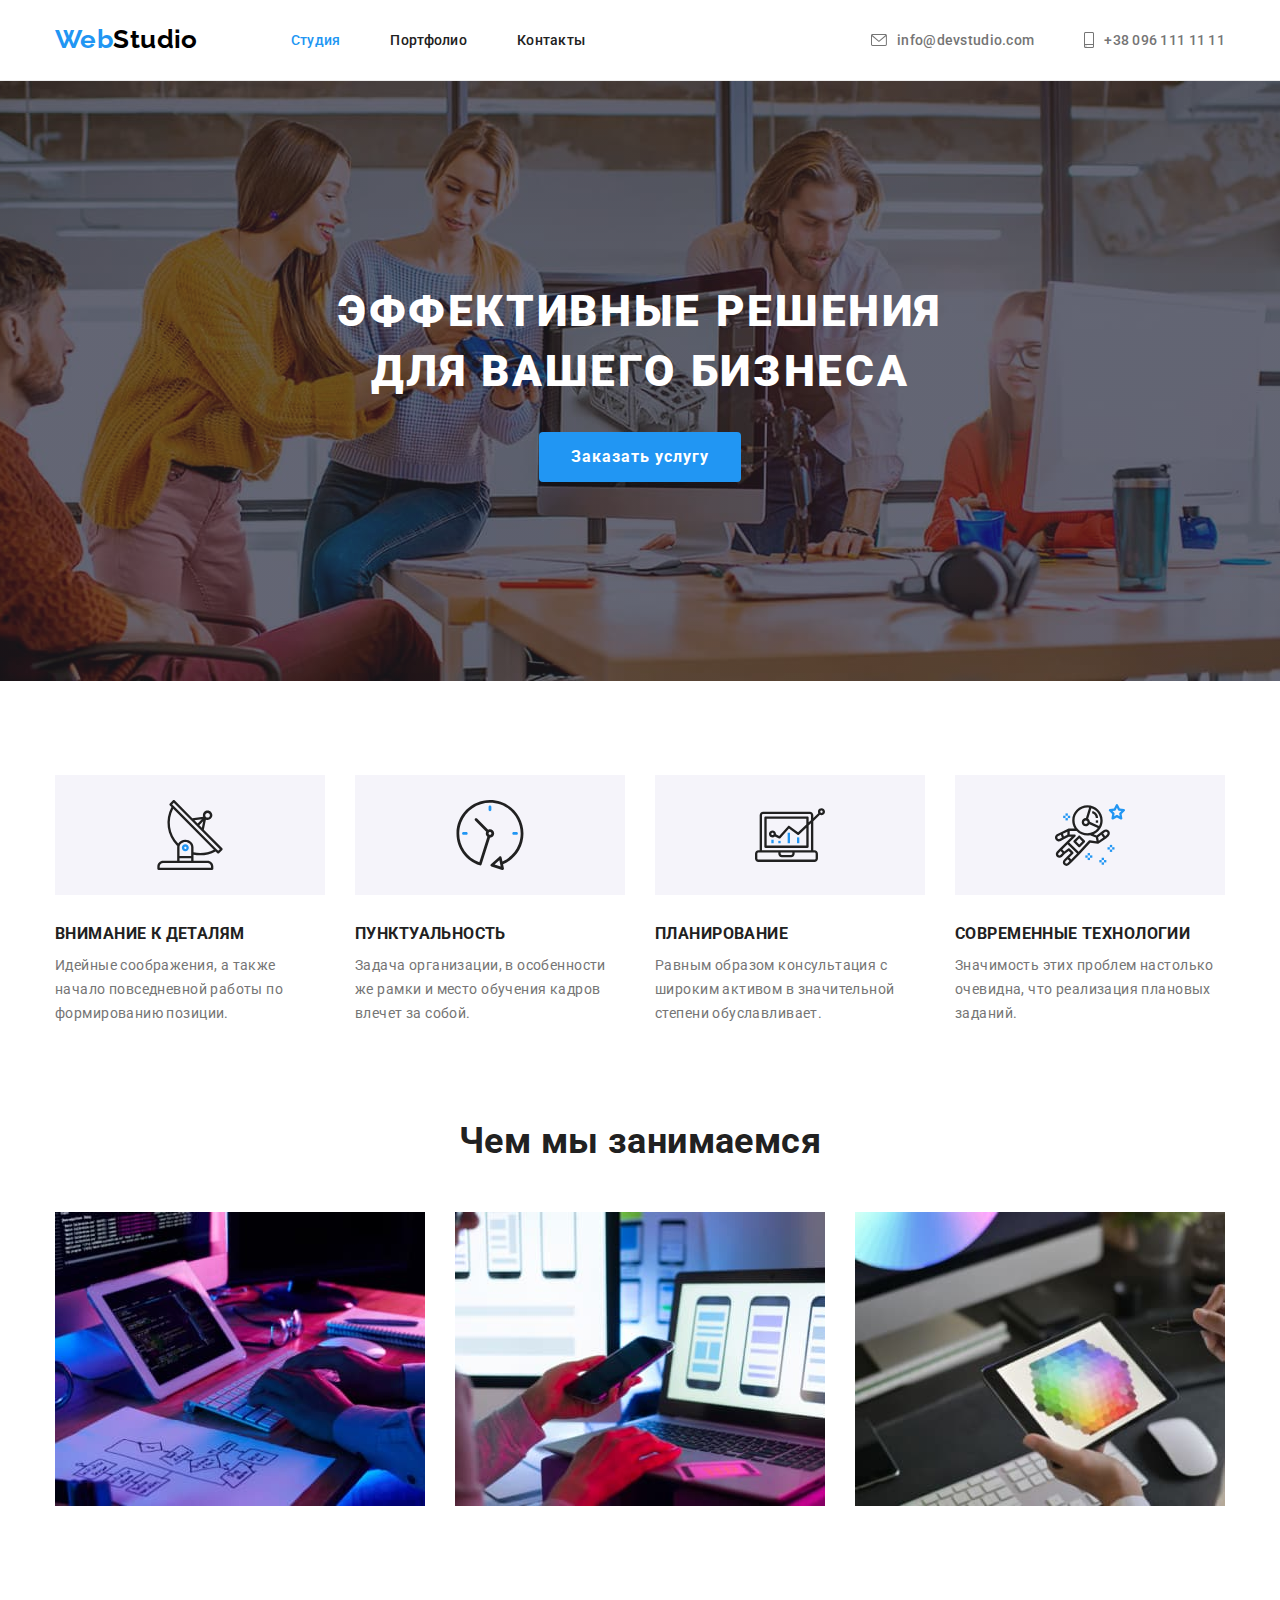
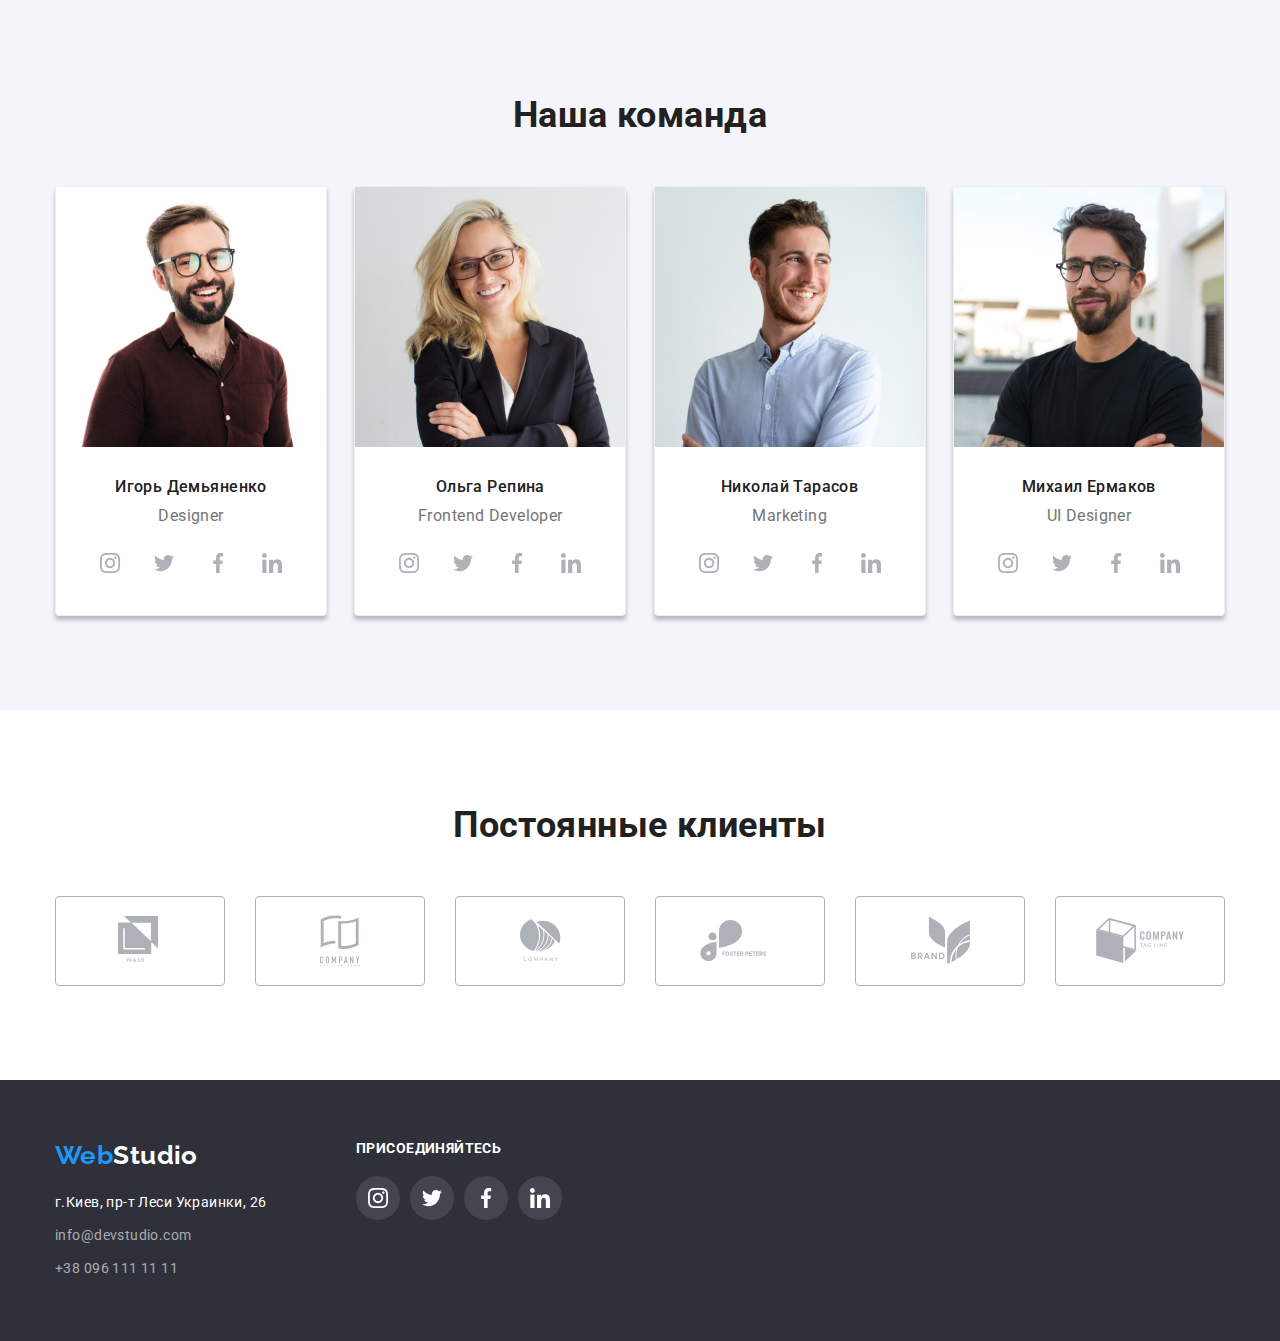
==== index.html @ 1120d0de "Клонирует" ====
<!DOCTYPE html>
<html lang="ru">
  <head>
    <meta charset="UTF-8" />
    <meta name="description" content="Главная" />
    <link rel="shortcut icon" href="./image/favicon.ico" type="image/x-icon" />
    <title>Главная</title>
    <link rel="preconnect" href="https://fonts.gstatic.com" />
    <link
      rel="stylesheet"
      href="https://fonts.googleapis.com/css2?family=Raleway:wght@700&family=Roboto:wght@400;500;700;900&display=swap"
    />
    <link
      rel="stylesheet"
      href="https://cdnjs.cloudflare.com/ajax/libs/modern-normalize/1.0.0/modern-normalize.min.css"
    />
    <link rel="stylesheet" href="./css/styles.css" />
  </head>
  <body>
    <!--Шапка сайта-->
    <header class="sitehead">
      <div class="container headnav">
        <nav class="logsitcont-nav">
          <a href="./index.html" class="sitehead-logo link"
            ><span class="web link">Web</span>Studio</a>
          <ul class="site-nav">
            <li class="snav-link"><a href="./index.html" class="link current">Студия</a></li>
            <li class="snav-link"><a href="./portfolio.html" class="link">Портфолио</a></li>
            <li class="snav-link"><a href="#" class="link">Контакты</a></li>
          </ul>
        </nav>
        <ul class="contact-nav">
          <li class="cnav-link">
            <a href="mailto:info@devstudio.com" class="link">
              <svg class="cnav-icon" width="16" height="12">
                <use href="./image/sprite.svg#icon-envelope"></use></svg>info@devstudio.com</a>
          </li>
          <li class="cnav-link">
            <a href="tel:+380961111111" class="link">
              <svg class="cnav-icon" width="10" height="16">
                <use href="./image/sprite.svg#icon-phone"></use></svg>+38 096 111 11 11</a>
          </li>
        </ul>
      </div>
    </header>
    <main>
      <!--Эффективные решения-->
      <section class="solution">
        <div class="container">
          <h1 class="solution-title">Эффективные решения<br />для вашего бизнеса</h1>
          <button type="button" class="solution-button">Заказать услугу</button>
        </div>
      </section>
      <!--Наши преимущества-->
      <section class="advantages">
        <div class="container">
          <h2 hidden>Наши преимущества</h2>
          <ul class="advantages-list">
            <li class="card icon-antena">
              <h3 class="title">Внимание к деталям</h3>
              <p>
                Идейные соображения, а также начало повседневной работы по формированию позиции.
              </p>
            </li>
            <li class="card icon-clock">
              <h3 class="title">Пунктуальность</h3>
              <p>
                Задача организации, в особенности же рамки и место обучения кадров влечет за собой.
              </p>
            </li>
            <li class="card icon-diagram">
              <h3 class="title">Планирование</h3>
              <p>
                Равным образом консультация с широким активом в значительной степени обуславливает.
              </p>
            </li>
            <li class="card icon-astro">
              <h3 class="title">Современные технологии</h3>
              <p>Значимость этих проблем настолько очевидна, что реализация плановых заданий.</p>
            </li>
          </ul>
        </div>
      </section>
      <!--Чем мы занимаемся-->
      <section class="activities">
        <div class="container">
          <h2 class="activities-title">Чем мы занимаемся</h2>
          <ul class="activities-images">
            <li>
              <img
                src="./image/box1.jpg"
                alt="Набор руками на клавиатуре глядя на планшет и монитор"
                width="370"
              />
            </li>
            <li>
              <img src="./image/box2.jpg" alt="Ноутбук и телефон в руках" width="370" />
            </li>
            <li>
              <img
                src="./image/box3.jpg"
                alt="Планшет в руках, мышка, клавиатура и монитор"
                width="370"
              />
            </li>
          </ul>
        </div>
      </section>
      <!--Наша команда-->
      <section class="ourteam">
        <div class="container">
          <h2 class="ourteam-title">Наша команда</h2>
          <ul class="ourteam-list">
            <li class="team-card">
              <img
                class="ourteam-image"
                src="./image/pd.jpg"
                alt="Мужчина в очках и коричневой рубашке"
                width="270"
              />
              <div class="team-textblock">
                <h3 class="title">Игорь Демьяненко</h3>
                <p class="ourteam-profession" lang="en">Designer</p>
                <ul class="social-list">
                  <li class="social-list-item">
                    <a href="" class="social-list-link">
                      <svg class="social-list-icon" width="20" height="20">
                        <use href="./image/sprite.svg#icon-instagram"></use>
                      </svg>
                    </a>
                  </li>
                  <li class="social-list-item">
                    <a href="" class="social-list-link">
                      <svg class="social-list-icon" width="20" height="20">
                        <use href="./image/sprite.svg#icon-twitter"></use>
                      </svg>
                    </a>
                  </li>
                  <li class="social-list-item">
                    <a href="" class="social-list-link">
                      <svg class="social-list-icon" width="20" height="20">
                        <use href="./image/sprite.svg#icon-facebook"></use>
                      </svg>
                    </a>
                  </li>
                  <li class="social-list-item">
                    <a href="" class="social-list-link">
                      <svg class="social-list-icon" width="20" height="20">
                        <use href="./image/sprite.svg#icon-linkedin"></use>
                      </svg>
                    </a>
                  </li>
                </ul>
              </div>
            </li>
            <li class="team-card">
              <img
                class="ourteam-image"
                src="./image/fd.jpg"
                alt="Девушка с длинными волосами в очках и пиджаке"
                width="270"
              />
              <div class="team-textblock">
                <h3 class="title">Ольга Репина</h3>
                <p class="ourteam-profession" lang="en">Frontend Developer</p>
                <ul class="social-list">
                  <li class="social-list-item">
                    <a href="" class="social-list-link">
                      <svg class="social-list-icon" width="20" height="20">
                        <use href="./image/sprite.svg#icon-instagram"></use>
                      </svg>
                    </a>
                  </li>
                  <li class="social-list-item">
                    <a href="" class="social-list-link">
                      <svg class="social-list-icon" width="20" height="20">
                        <use href="./image/sprite.svg#icon-twitter"></use>
                      </svg>
                    </a>
                  </li>
                  <li class="social-list-item">
                    <a href="" class="social-list-link">
                      <svg class="social-list-icon" width="20" height="20">
                        <use href="./image/sprite.svg#icon-facebook"></use>
                      </svg>
                    </a>
                  </li>
                  <li class="social-list-item">
                    <a href="" class="social-list-link">
                      <svg class="social-list-icon" width="20" height="20">
                        <use href="./image/sprite.svg#icon-linkedin"></use>
                      </svg>
                    </a>
                  </li>
                </ul>
              </div>
            </li>
            <li class="team-card">
              <img
                class="ourteam-image"
                src="./image/m.jpg"
                alt="Мужчина в голубой рубашке"
                width="270"
              />
              <div class="team-textblock">
                <h3 class="title">Николай Тарасов</h3>
                <p class="ourteam-profession" lang="en">Marketing</p>
                <ul class="social-list">
                  <li class="social-list-item">
                    <a href="" class="social-list-link">
                      <svg class="social-list-icon" width="20" height="20">
                        <use href="./image/sprite.svg#icon-instagram"></use>
                      </svg>
                    </a>
                  </li>
                  <li class="social-list-item">
                    <a href="" class="social-list-link">
                      <svg class="social-list-icon" width="20" height="20">
                        <use href="./image/sprite.svg#icon-twitter"></use>
                      </svg>
                    </a>
                  </li>
                  <li class="social-list-item">
                    <a href="" class="social-list-link">
                      <svg class="social-list-icon" width="20" height="20">
                        <use href="./image/sprite.svg#icon-facebook"></use>
                      </svg>
                    </a>
                  </li>
                  <li class="social-list-item">
                    <a href="" class="social-list-link">
                      <svg class="social-list-icon" width="20" height="20">
                        <use href="./image/sprite.svg#icon-linkedin"></use>
                      </svg>
                    </a>
                  </li>
                </ul>
              </div>
            </li>
            <li class="team-card">
              <img
                class="ourteam-image"
                src="./image/uid.jpg"
                alt="Мужчина в очках и черной футболке"
                width="270"
              />
              <div class="team-textblock">
                <h3 class="title">Михаил Ермаков</h3>
                <p class="ourteam-profession" lang="en">UI Designer</p>
                <ul class="social-list">
                  <li class="social-list-item">
                    <a href="" class="social-list-link">
                      <svg class="social-list-icon" width="20" height="20">
                        <use href="./image/sprite.svg#icon-instagram"></use>
                      </svg>
                    </a>
                  </li>
                  <li class="social-list-item">
                    <a href="" class="social-list-link">
                      <svg class="social-list-icon" width="20" height="20">
                        <use href="./image/sprite.svg#icon-twitter"></use>
                      </svg>
                    </a>
                  </li>
                  <li class="social-list-item">
                    <a href="" class="social-list-link">
                      <svg class="social-list-icon" width="20" height="20">
                        <use href="./image/sprite.svg#icon-facebook"></use>
                      </svg>
                    </a>
                  </li>
                  <li class="social-list-item">
                    <a href="" class="social-list-link">
                      <svg class="social-list-icon" width="20" height="20">
                        <use href="./image/sprite.svg#icon-linkedin"></use>
                      </svg>
                    </a>
                  </li>
                </ul>
              </div>
            </li>
          </ul>
        </div>
      </section>
      <!--Постоянные клиенты-->
      <section class="regular-customers">
        <div class="container">
          <h2 class="regular-customers-title">Постоянные клиенты</h2>
          <ul class="regular-customers-list">
            <li class="regcust-item">
              <a href="" class="regcust-link">
                <svg class="regcust-icon logo1" width="44.27" height="49">
                  <use href="./image/sprite.svg#icon-logo1"></use>
                </svg>
              </a>
            </li>
            <li class="regcust-item">
              <a href="" class="regcust-link">
                <svg class="regcust-icon logo2" width="40" height="52">
                  <use href="./image/sprite.svg#icon-logo2"></use>
                </svg>
              </a>
            </li>
            <li class="regcust-item">
              <a href="" class="regcust-link">
                <svg class="regcust-icon logo3" width="41" height="42.6">
                  <use href="./image/sprite.svg#icon-logo3"></use>
                </svg>
              </a>
            </li>
            <li class="regcust-item">
              <a href="" class="regcust-link">
                <svg class="regcust-icon logo4" width="79.66" height="42.02">
                  <use href="./image/sprite.svg#icon-logo4"></use>
                </svg>
              </a>
            </li>
            <li class="regcust-item">
              <a href="" class="regcust-link">
                <svg class="regcust-icon logo5" width="59" height="47">
                  <use href="./image/sprite.svg#icon-logo5"></use>
                </svg>
              </a>
            </li>
            <li class="regcust-item">
              <a href="" class="regcust-link">
                <svg class="regcust-icon logo6" width="88.48" height="45.44">
                  <use href="./image/sprite.svg#icon-logo6"></use>
                </svg>
              </a>
            </li>
          </ul>
        </div>
      </section>
    </main>
    <!--Футер-->
    <footer class="basement">
      <div class="container base">
        <div class="basement-contacts">
          <p class="basement-logo"><span class="web">Web</span>Studio</p>
          <address>
            <ul>
              <li><p class="basement-address">г.Киев, пр-т Леси Украинки, 26</p></li>
              <li>
                <a href="mailto:info@devstudio.com" class="basement-contactmail"
                  >info@devstudio.com</a
                >
              </li>
              <li><a href="tel:+380961111111" class="basement-contacttel">+38 096 111 11 11</a></li>
            </ul>
          </address>
        </div>
        <div class="basesocial">
          <p class="connect">ПРИСОЕДИНЯЙТЕСЬ</p>
          <ul class="basesocial-list">
            <li class="basesocial-list-item">
              <a href="" class="basesocial-list-link">
                <svg class="basesocial-list-icon" width="20" height="20">
                  <use href="./image/sprite.svg#icon-instagram"></use>
                </svg>
              </a>
            </li>
            <li class="basesocial-list-item">
              <a href="" class="basesocial-list-link">
                <svg class="basesocial-list-icon" width="20" height="20">
                  <use href="./image/sprite.svg#icon-twitter"></use>
                </svg>
              </a>
            </li>
            <li class="basesocial-list-item">
              <a href="" class="basesocial-list-link">
                <svg class="basesocial-list-icon" width="20" height="20">
                  <use href="./image/sprite.svg#icon-facebook"></use>
                </svg>
              </a>
            </li>
            <li class="basesocial-list-item">
              <a href="" class="basesocial-list-link">
                <svg class="basesocial-list-icon" width="20" height="20">
                  <use href="./image/sprite.svg#icon-linkedin"></use>
                </svg>
              </a>
            </li>
          </ul>
        </div>
      </div>
    </footer>
  </body>
</html>
---- css/styles.css ----
:root {
  --logo-color: #000000;
  --main-lite-color: #ffffff;
  --main-textcolor: #757575;
  --sec-textcolor: #212121;
  --accent-color: #2196f3;
  --iconteam-color: #afb1b8;
  --back1-color: #2f303a;
  --back2-color: #f5f4fa;
  --back3-color: #2f303a;
  --bord-port-color: #eeeeee;
  --siteheadbord-color: #ececec;
  --basecont-color: rgba(255, 255, 255, 0.6);
  --footsoc-color: rgba(255, 255, 255, 0.1);
  --bgrd-color: rgba(47, 48, 58, 0.4);
  --teamshad-color: rgba(0, 0, 0, 0.25);
  --second-font: Raleway, sans-serif;
}
* {
  list-style: none;
  text-decoration: none;
}
h1,
h2,
h3,
h4,
h5,
h6,
p {
  margin: 0;
}
ul {
  padding: 0;
  margin: 0;
}
img {
  display: block;
}
body {
  background-color: var(--main-lite-color);
  color: var(--main-textcolor);
  font-family: Roboto, sans-serif;
  font-weight: 400;
  font-size: 14px;
  letter-spacing: 0.03em;
}
.container {
  width: 1200px;
  padding-left: 15px;
  padding-right: 15px;
  margin: 0 auto;
}
/* Шапка сайта */
.sitehead {
  border-bottom: 1px solid var(--siteheadbord-color);
}
.headnav {
  display: flex;
  align-items: center;
}
.logsitcont-nav {
  display: flex;
  align-items: center;
}
.sitehead-logo {
  padding-top: 24px;
  padding-bottom: 25px;
  margin-right: 93px;
  color: var(--logo-color);

  font-family: var(--second-font);
  font-weight: 700;
  font-size: 26px;
  line-height: 1.2;
}
.web {
  padding-top: 24px;
  padding-bottom: 25px;
  color: var(--accent-color);

  font-family: var(--second-font);
  font-weight: 700;
  font-size: 26px;
  line-height: 1.2;
}
.site-nav {
  display: flex;
}
.site-nav .link {
  display: block;
  padding-top: 32px;
  padding-bottom: 32px;
  color: var(--sec-textcolor);

  font-weight: 500;
  line-height: 1.143;
  letter-spacing: 0.02em;
}
.site-nav .snav-link:not(:last-child) {
  margin-right: 50px;
}
.contact-nav {
  display: flex;
  margin-left: auto;
}
.cnav-icon {
  margin-right: 10px;
  fill: var(--main-textcolor);
}
.contact-nav .cnav-link:not(:last-child) {
  margin-right: 50px;
}
.contact-nav .link {
  display: flex;
  align-items: center;
  padding-top: 32px;
  padding-bottom: 32px;
  color: var(--main-textcolor);

  font-weight: 500;
  line-height: 1.143;
  letter-spacing: 0.02em;
}
.contact-nav .link + .link {
  margin-left: 50px;
}
.site-nav .link.current {
  color: var(--accent-color);
}
.link:hover,
.link:focus {
  color: var(--accent-color);
}
.link:hover .cnav-icon,
.link:focus .cnav-icon {
  fill: var(--accent-color);
}
/* Эффективные решения */
.solution {
  max-width: 1600px;
  height: 600px;
  margin-left: auto;
  margin-right: auto;
  background-image: linear-gradient(to right, var(--bgrd-color), var(--bgrd-color)),
    url(../image/back.jpg);
  background-repeat: no-repeat;
  background-size: cover;
  background-position: center;
  padding-top: 200px;
  padding-bottom: 200px;
  background-color: var(--back1-color);
  text-align: center;
}
.solution-title {
  margin-bottom: 30px;
  color: var(--main-lite-color);
  font-weight: 900;
  font-size: 44px;
  line-height: 1.37;
  letter-spacing: 0.06em;
  text-transform: uppercase;
}
.solution-button {
  display: inline-block;
  border-radius: 4px;
  padding: 10px 32px;
  border: none;
  background-color: var(--accent-color);
  color: var(--main-lite-color);

  font-family: inherit;
  font-weight: 700;
  font-size: 16px;
  line-height: 1.875;
  letter-spacing: 0.06em;
}
/* Наши преимущества */
.advantages {
  padding-top: 94px;
  padding-bottom: 94px;
}
.advantages-list {
  display: flex;
}
.card {
  min-width: 270px;
}
.card:not(:last-child) {
  margin-right: 30px;
}
.card::before {
  display: block;
  content: "";
  height: 120px;
  margin-bottom: 30px;
  background-size: auto;
  background-repeat: no-repeat;
  background-position: center;
  background-color: var(--back2-color);
}
.icon-antena::before {
  background-image: url(../image/antenna\ 1.svg);
}
.icon-clock::before {
  background-image: url(../image/clock\ 1.svg);
}
.icon-diagram::before {
  background-image: url(../image/diagram\ 1.svg);
}
.icon-astro::before {
  background-image: url(../image/astronaut\ 1.svg);
}
.advantages-list .title {
  margin-bottom: 10px;
  color: var(--sec-textcolor);

  font-weight: 700;
  line-height: 1.143;
  text-transform: uppercase;
}
.advantages-list {
  font-weight: normal;
  line-height: 1.71;
}
/* Чем мы занимаемся */
.activities {
  padding-bottom: 94px;
}
.activities-images {
  display: flex;
  justify-content: space-between;
}
.activities-title {
  margin-bottom: 50px;
  color: var(--sec-textcolor);

  font-weight: 700;
  font-size: 36px;
  line-height: 1.167;
  text-align: center;
}
/* Наша команда */
.ourteam {
  padding-top: 94px;
  padding-bottom: 94px;
  background-color: var(--back2-color);

  font-size: 16px;
  line-height: 1.188;
}
.ourteam-list {
  display: flex;
  justify-content: space-between;
}
.team-card {
  background-color: var(--main-lite-color);
  border: 1px solid var(--bord-port-color);
  border-radius: 0px 0px 4px 4px;
  box-shadow: 0px 4px 4px var(--teamshad-color);
  border-radius: 4px;
}
.ourteam-title {
  margin-bottom: 50px;
  color: var(--sec-textcolor);

  font-weight: 700;
  font-size: 36px;
  line-height: 1.167;
  text-align: center;
}
.team-textblock {
  padding: 30px 32px;
}
.ourteam-list .title {
  display: flex;
  justify-content: center;
  margin-bottom: 10px;
  color: var(--sec-textcolor);

  font-weight: 500;
  font-size: 16px;
  line-height: 1.188;
}
.ourteam-profession {
  display: flex;
  justify-content: center;
  margin-bottom: 16px;
}
.social-list {
  display: flex;
  justify-content: space-between;
}
.social-list-item {
  display: flex;
  width: 44px;
  height: 44px;
}
.social-list-link {
  display: flex;
  justify-content: center;
  align-items: center;
  width: 100%;
  height: 100%;
  background-color: var(--main-lite-color);
  border-radius: 50%;
}
.social-list-link:hover,
.social-list-link:focus {
  background-color: var(--accent-color);
}
.social-list-icon {
  fill: var(--iconteam-color);
}
.social-list-link:hover .social-list-icon,
.social-list-link:focus .social-list-icon {
  fill: var(--main-lite-color);
}
/* Постоянные клиенты */
.regular-customers {
  padding-top: 94px;
  padding-bottom: 94px;
}
.regular-customers-title {
  margin-bottom: 50px;
  color: var(--sec-textcolor);

  font-weight: 700;
  font-size: 36px;
  line-height: 1.167;
  text-align: center;
}
.regular-customers-list {
  display: flex;
  justify-content: space-between;
}
.regcust-icon {
  fill: var(--iconteam-color);
}
.regcust-item {
  display: flex;
  min-width: 170px;
  height: 90px;
  border: 1px solid var(--iconteam-color);
  border-radius: 4px;
}
.regcust-link {
  width: 100%;
  height: 100%;
  display: flex;
  justify-content: center;
  align-items: center;
}
.regcust-link:hover,
.regcust-link:focus {
  border: 1px solid var(--accent-color);
  border-radius: 4px;
}
.regcust-link:hover .regcust-icon,
.regcust-link:focus .regcust-icon {
  fill: var(--accent-color);
}
/* Портфолио */
.examples {
  padding-top: 94px;
  padding-bottom: 94px;
}
.examples-buttlist {
  display: flex;
  justify-content: center;
  margin-bottom: 50px;
}
.examples-button {
  display: inline-block;
  border-radius: 4px;
  padding: 5.89px 22px;
  border: none;
  background-color: var(--back2-color);
  color: var(--sec-textcolor);

  font-family: inherit;
  font-weight: 500;
  font-size: 16px;
  line-height: 1.625;
  text-align: center;
}

.examples-buttlist .exam-butt:not(:last-child) {
  margin-right: 8px;
}
.examples-list {
  display: flex;
  flex-wrap: wrap;
  margin: -15px;
}
.examples-card {
  min-width: 370px;
  margin: 14px;
  border: 1px solid var(--bord-port-color);
}
.examples-link {
  display: block;
}
.examples-link:hover,
.examples-link:focus {
  box-shadow: 0px 1px 1px rgba(0, 0, 0, 0.12), 0px 4px 4px rgba(0, 0, 0, 0.06),
    1px 4px 6px rgba(0, 0, 0, 0.16);
}

.port-textblock {
  padding: 20px 24px;
}
.examples-text {
  color: var(--main-textcolor);
}
.examples-button:hover,
.examples-button:focus {
  background-color: var(--accent-color);
  color: var(--main-lite-color);
  box-shadow: 0px 3px 1px rgba(0, 0, 0, 0.1), 0px 1px 2px rgba(0, 0, 0, 0.08),
    0px 2px 2px rgba(0, 0, 0, 0.12);
}
.examples-list {
  font-size: 16px;
  line-height: 1.875;
}
.examples-list .title {
  margin-bottom: 4px;
  color: var(--sec-textcolor);

  font-weight: 700;
  font-size: 18px;
  line-height: 2;
  letter-spacing: 0.06em;
}
/* Футер */
.basement {
  padding-top: 60px;
  padding-bottom: 60px;
  background-color: var(--back3-color);
}
.base {
  display: flex;
}
.basement-contacts {
  margin-right: 70px;
}
.basement-logo {
  display: inline-block;
  min-width: 145px;
  margin-bottom: 20px;
  color: var(--main-lite-color);
  font-family: Raleway, sans-serif;
  font-weight: 700;
  font-size: 26px;
  line-height: 1.2;
}
address {
  font-style: normal;
}
.basement-address {
  display: inline-block;
  min-width: 231px;
  margin-bottom: 9px;
  color: var(--main-lite-color);

  line-height: 1.71;
}
.basement-contactmail {
  display: inline-block;
  min-width: 231px;
  margin-bottom: 9px;
  color: var(--basecont-color);

  line-height: 1.71;
}
.basement-contacttel {
  display: inline-block;
  min-width: 231px;
  color: var(--basecont-color);

  line-height: 1.71;
}
.connect {
  margin-bottom: 20px;

  font-size: 14px;
  font-weight: 700;
  line-height: 1.17;

  color: var(--main-lite-color);
}
.basesocial-list {
  display: flex;
  justify-content: space-between;
  width: 206px;
}
.basesocial-list-item {
  width: 44px;
  height: 44px;
}
.basesocial-list-link {
  display: flex;
  justify-content: center;
  align-items: center;
  width: 100%;
  height: 100%;
  background-color: var(--footsoc-color);
  border-radius: 50%;
}
.basesocial-list-link:hover,
.basesocial-list-link:focus {
  background-color: var(--accent-color);
}
.basesocial-list-icon {
  fill: var(--main-lite-color);
}

/* черный логотипа #000000 */
/* цвет основного текста #757575 */
/* вторичный цвет текста #212121 */
/* белый #FFFFFF */
/* акцент #2196F3 */
/* подложка темная #2F303A */
/* подложка светлая низ #F5F4FA */
/* нижний адреса rgba(255,255,255,0.6) */
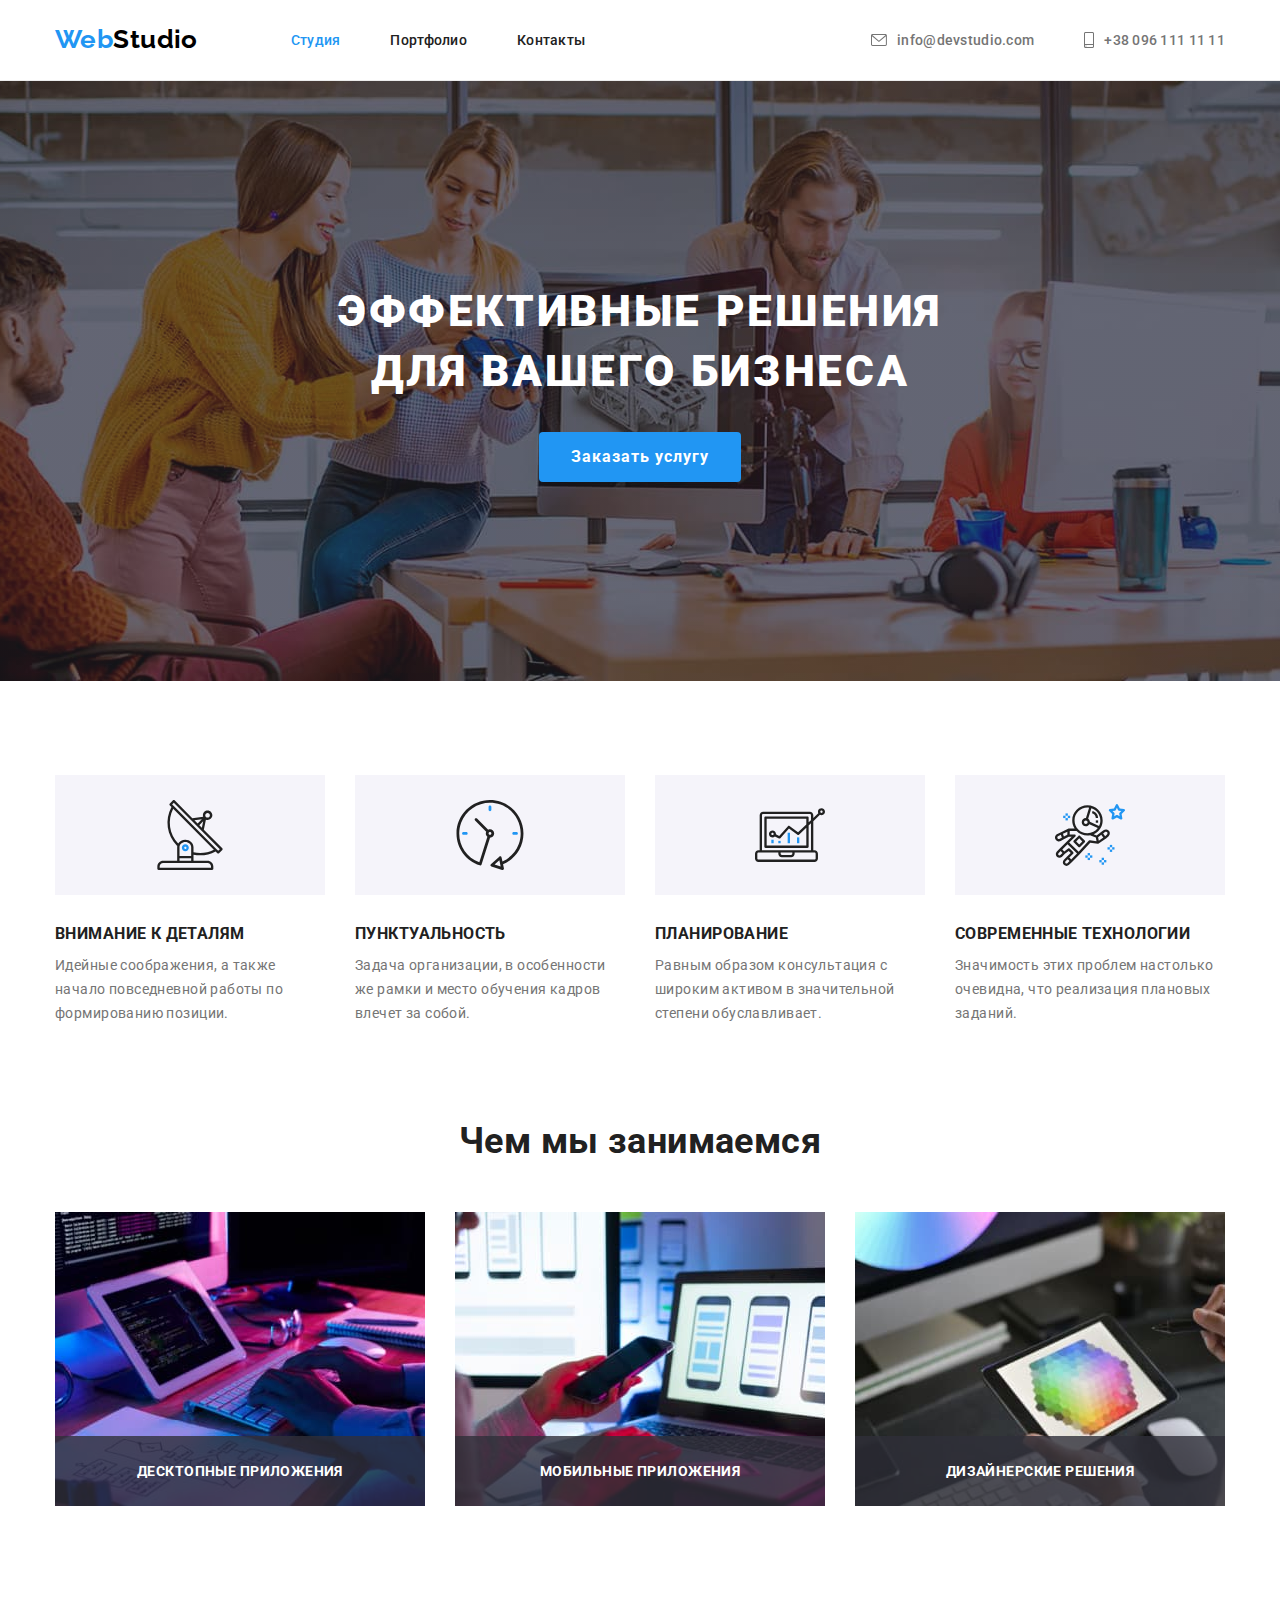
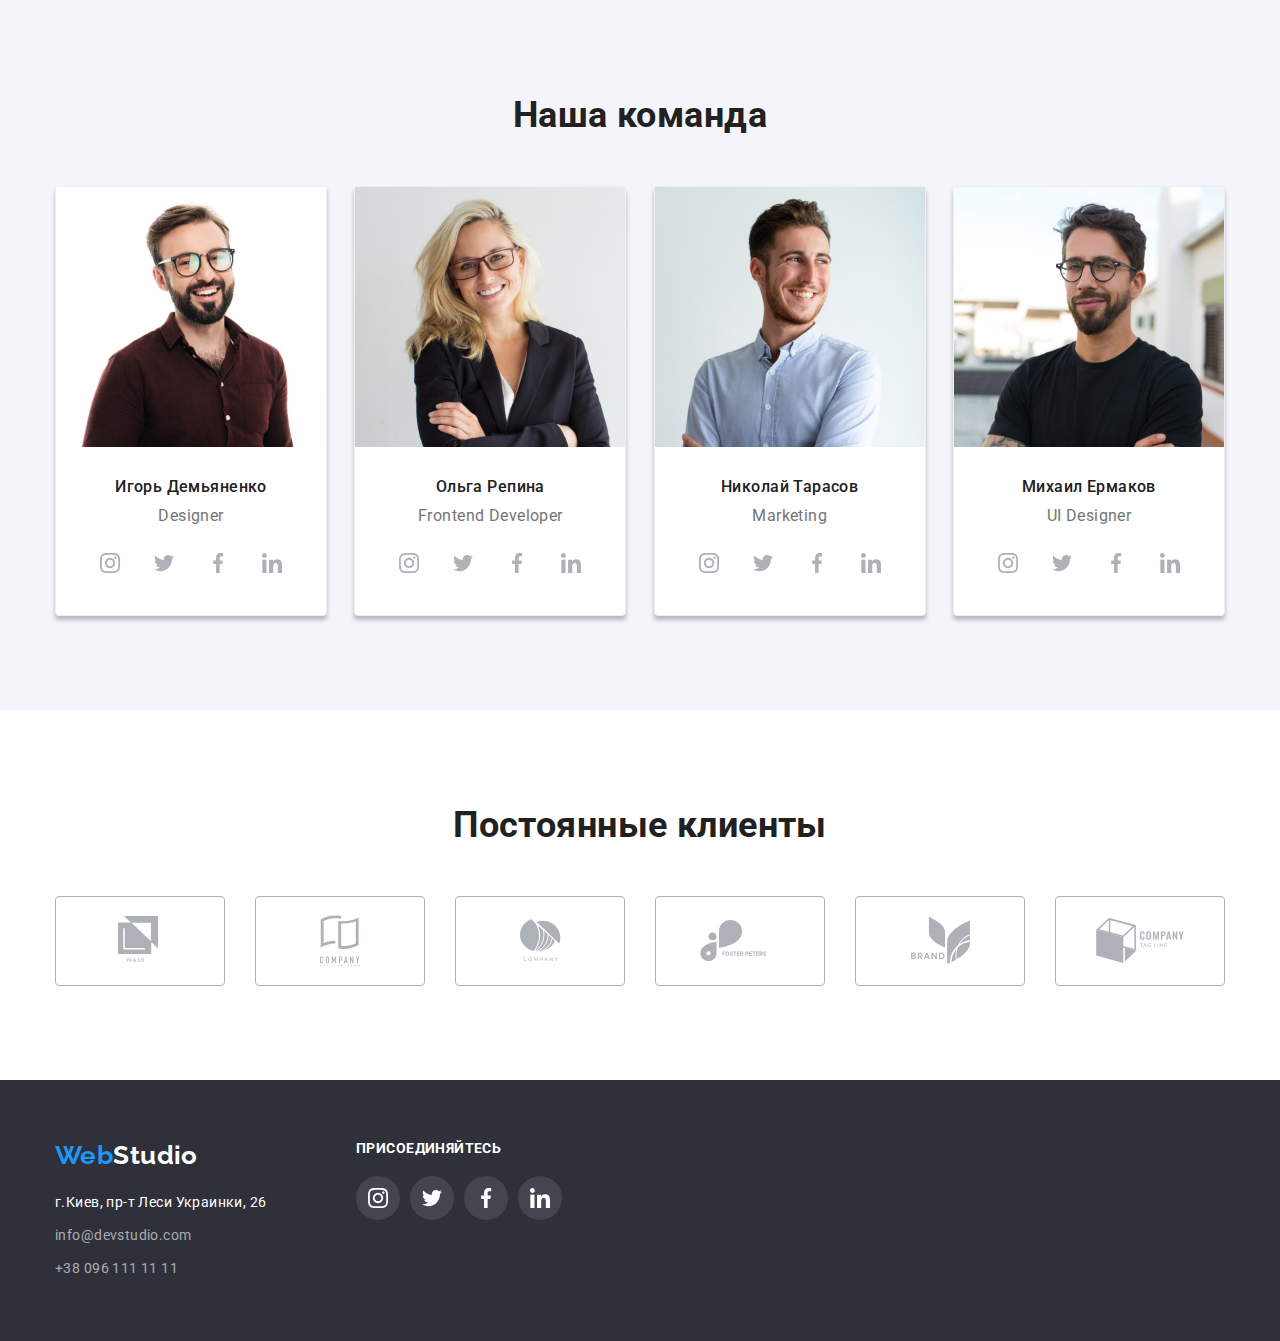
==== commit b306f3c0: "меняет код" ====
--- a/index.html
+++ b/index.html
@@ -86,22 +86,24 @@
         <div class="container">
           <h2 class="activities-title">Чем мы занимаемся</h2>
           <ul class="activities-images">
-            <li>
+            <li class="activities-card">
               <img
                 src="./image/box1.jpg"
                 alt="Набор руками на клавиатуре глядя на планшет и монитор"
-                width="370"
-              />
-            </li>
-            <li>
+                width="370"/>
+                <p class="activities-list">Десктопные приложения</p>
+            </li>
+            <li class="activities-card">
               <img src="./image/box2.jpg" alt="Ноутбук и телефон в руках" width="370" />
-            </li>
-            <li>
+              <p class="activities-list">Мобильные приложения</p>
+            </li>
+            <li class="activities-card">
               <img
                 src="./image/box3.jpg"
                 alt="Планшет в руках, мышка, клавиатура и монитор"
                 width="370"
               />
+              <p class="activities-list">Дизайнерские решения</p>
             </li>
           </ul>
         </div>
@@ -351,7 +353,7 @@
           </address>
         </div>
         <div class="basesocial">
-          <p class="connect">ПРИСОЕДИНЯЙТЕСЬ</p>
+          <p class="connect">Присоединяйтесь</p>
           <ul class="basesocial-list">
             <li class="basesocial-list-item">
               <a href="" class="basesocial-list-link">
--- a/css/styles.css
+++ b/css/styles.css
@@ -239,6 +239,24 @@
   line-height: 1.167;
   text-align: center;
 }
+.activities-card {
+  position: relative;
+}
+.activities-list {
+  position: absolute;
+  bottom: 0;
+  margin: 0;
+  padding: 27px 0;
+  width: 100%;
+  font-size: 14px;
+  line-height: 1.143;
+  font-weight: 700;
+  letter-spacing: 0.03em;
+  text-align: center;
+  text-transform: uppercase;
+  background: rgba(47, 48, 58, 0.8);
+  color: #fff;
+}
 /* Наша команда */
 .ourteam {
   padding-top: 94px;
@@ -486,6 +504,7 @@
   font-size: 14px;
   font-weight: 700;
   line-height: 1.17;
+  text-transform: uppercase;
 
   color: var(--main-lite-color);
 }
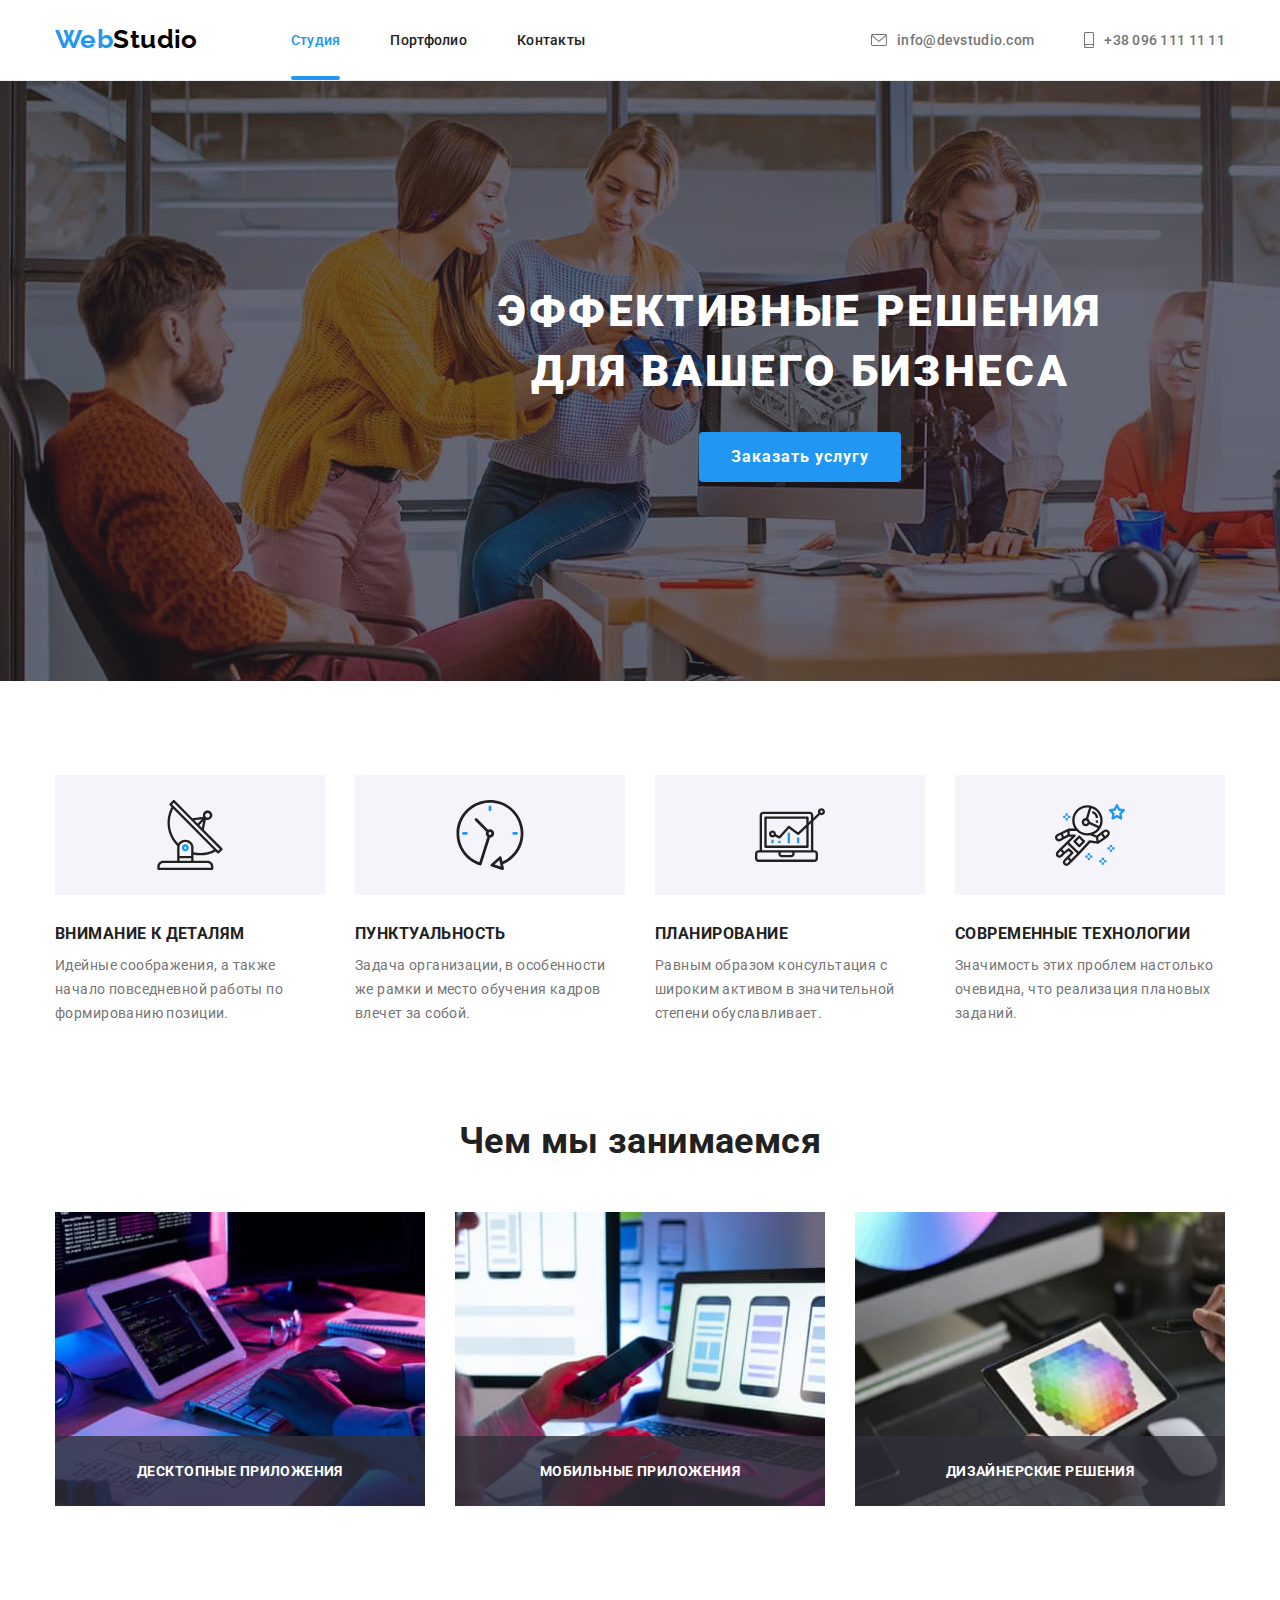
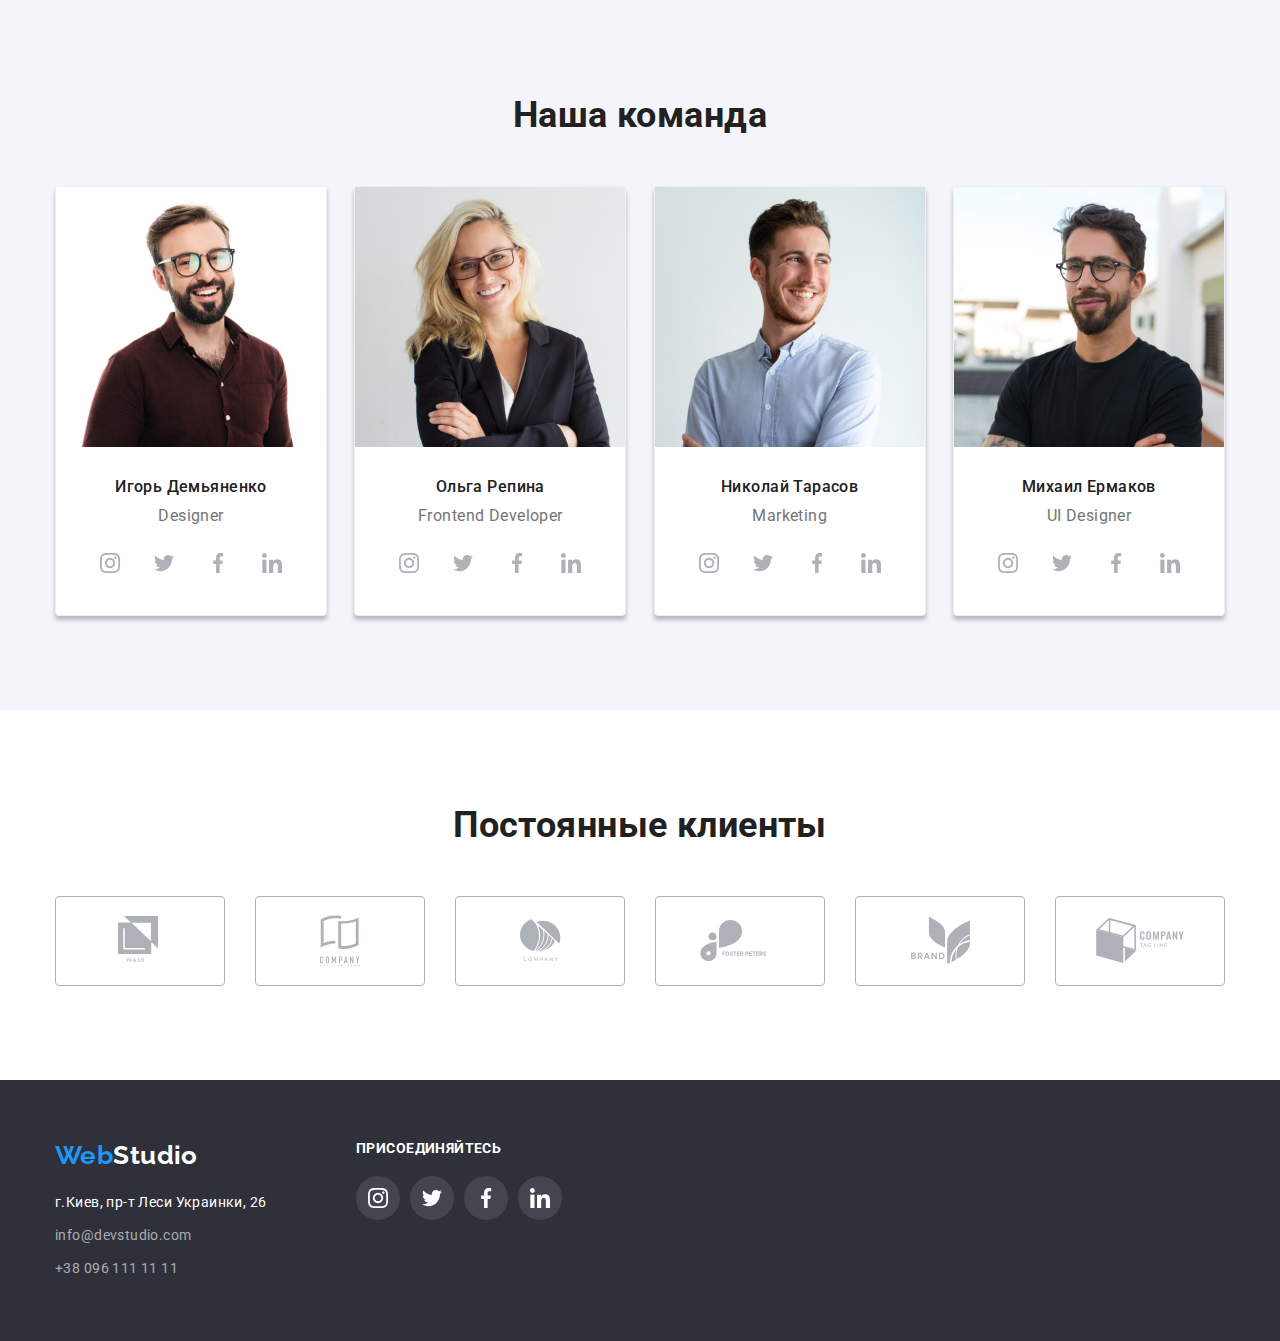
==== commit 9c80003c: "меняет код" ====
--- a/index.html
+++ b/index.html
@@ -48,9 +48,15 @@
       <section class="solution">
         <div class="container">
           <h1 class="solution-title">Эффективные решения<br />для вашего бизнеса</h1>
-          <button type="button" class="solution-button">Заказать услугу</button>
-        </div>
-      </section>
+          <button type="button" class="solution-button" data-modal-open>Заказать услугу</button>
+        </div>
+      </section>
+      <div class="backdrop is-hidden" data-modal>
+      <div class="modal">
+        <button data-modal-close>Закрыть</button>
+      </div>
+         </div>
+      
       <!--Наши преимущества-->
       <section class="advantages">
         <div class="container">
@@ -387,5 +393,6 @@
         </div>
       </div>
     </footer>
+    <script src="./js/modal.js"></script>
   </body>
 </html>
--- a/css/styles.css
+++ b/css/styles.css
@@ -15,6 +15,7 @@
   --bgrd-color: rgba(47, 48, 58, 0.4);
   --teamshad-color: rgba(0, 0, 0, 0.25);
   --second-font: Raleway, sans-serif;
+  --cubic-effect: cubic-bezier(0.4, 0, 0.2, 1);
 }
 * {
   list-style: none;
@@ -124,12 +125,27 @@
 .contact-nav .link + .link {
   margin-left: 50px;
 }
-.site-nav .link.current {
-  color: var(--accent-color);
-}
+.snav-link {
+  position: relative;
+}
+.site-nav .current {
+color: var(--accent-color);
+}
+.site-nav .current::after {
+  content: "";
+  position: absolute;
+  left: 0;
+  bottom: 0;
+  display: block;
+  width: 100%;
+  height: 4px;
+  border-radius: 2px;
+  background-color: var(--accent-color);
+}
+
 .link:hover,
 .link:focus {
-  color: var(--accent-color);
+  color: var(--accent-color)
 }
 .link:hover .cnav-icon,
 .link:focus .cnav-icon {
@@ -137,7 +153,7 @@
 }
 /* Эффективные решения */
 .solution {
-  max-width: 1600px;
+  width: 1600px;
   height: 600px;
   margin-left: auto;
   margin-right: auto;
@@ -174,6 +190,32 @@
   line-height: 1.875;
   letter-spacing: 0.06em;
 }
+.backdrop {
+  position: absolute;
+  top: 0;
+  left: 0;
+  width: 1600px;
+  height: 1024px;
+  background-color: rgba(0, 0, 0, 0.2);
+}
+.backdrop.is-hidden {
+  opacity: 0;
+  pointer-events: none;
+}
+.modal { 
+  position: absolute;
+  top: 50%;
+  left: 50%;
+  transform: translate(-50%, -50%);
+  display: flex;
+  align-items: center;
+  justify-content: center;
+  min-width: 528px;
+  min-height: 581px;
+  background-color: var(--main-lite-color);
+  border-radius: 4px; 
+ }
+
 /* Наши преимущества */
 .advantages {
   padding-top: 94px;
@@ -255,7 +297,7 @@
   text-align: center;
   text-transform: uppercase;
   background: rgba(47, 48, 58, 0.8);
-  color: #fff;
+  color: var(--main-lite-color);
 }
 /* Наша команда */
 .ourteam {
@@ -367,15 +409,19 @@
   display: flex;
   justify-content: center;
   align-items: center;
+  /*opacity: 0;
+  transition: transform 250ms var(--cubic-effect);*/
 }
 .regcust-link:hover,
 .regcust-link:focus {
   border: 1px solid var(--accent-color);
   border-radius: 4px;
+  /*opacity: 1;*/
 }
 .regcust-link:hover .regcust-icon,
 .regcust-link:focus .regcust-icon {
   fill: var(--accent-color);
+  /*opacity: 1;*/
 }
 /* Портфолио */
 .examples {
@@ -423,6 +469,29 @@
   box-shadow: 0px 1px 1px rgba(0, 0, 0, 0.12), 0px 4px 4px rgba(0, 0, 0, 0.06),
     1px 4px 6px rgba(0, 0, 0, 0.16);
 }
+.overlay-eximg {
+  position: relative;
+  overflow: hidden;
+  max-width: 370px;
+}
+.overlay {
+  width: 100%;
+  height: 100%;
+  transform: translateY(100%);
+  position: absolute;
+  bottom: 0;
+  transition: transform 250ms var(--cubic-effect);
+  background-color: rgba(33, 150, 243, 0.9);
+  padding: 63px 24px;
+  font-size: 18px;
+  line-height: 1.56;
+  color: var(--main-lite-color);
+}
+.examples-card:hover .overlay,
+.examples-card:focus .overlay {
+  transform: translateY(0%);
+}
+
 
 .port-textblock {
   padding: 20px 24px;
